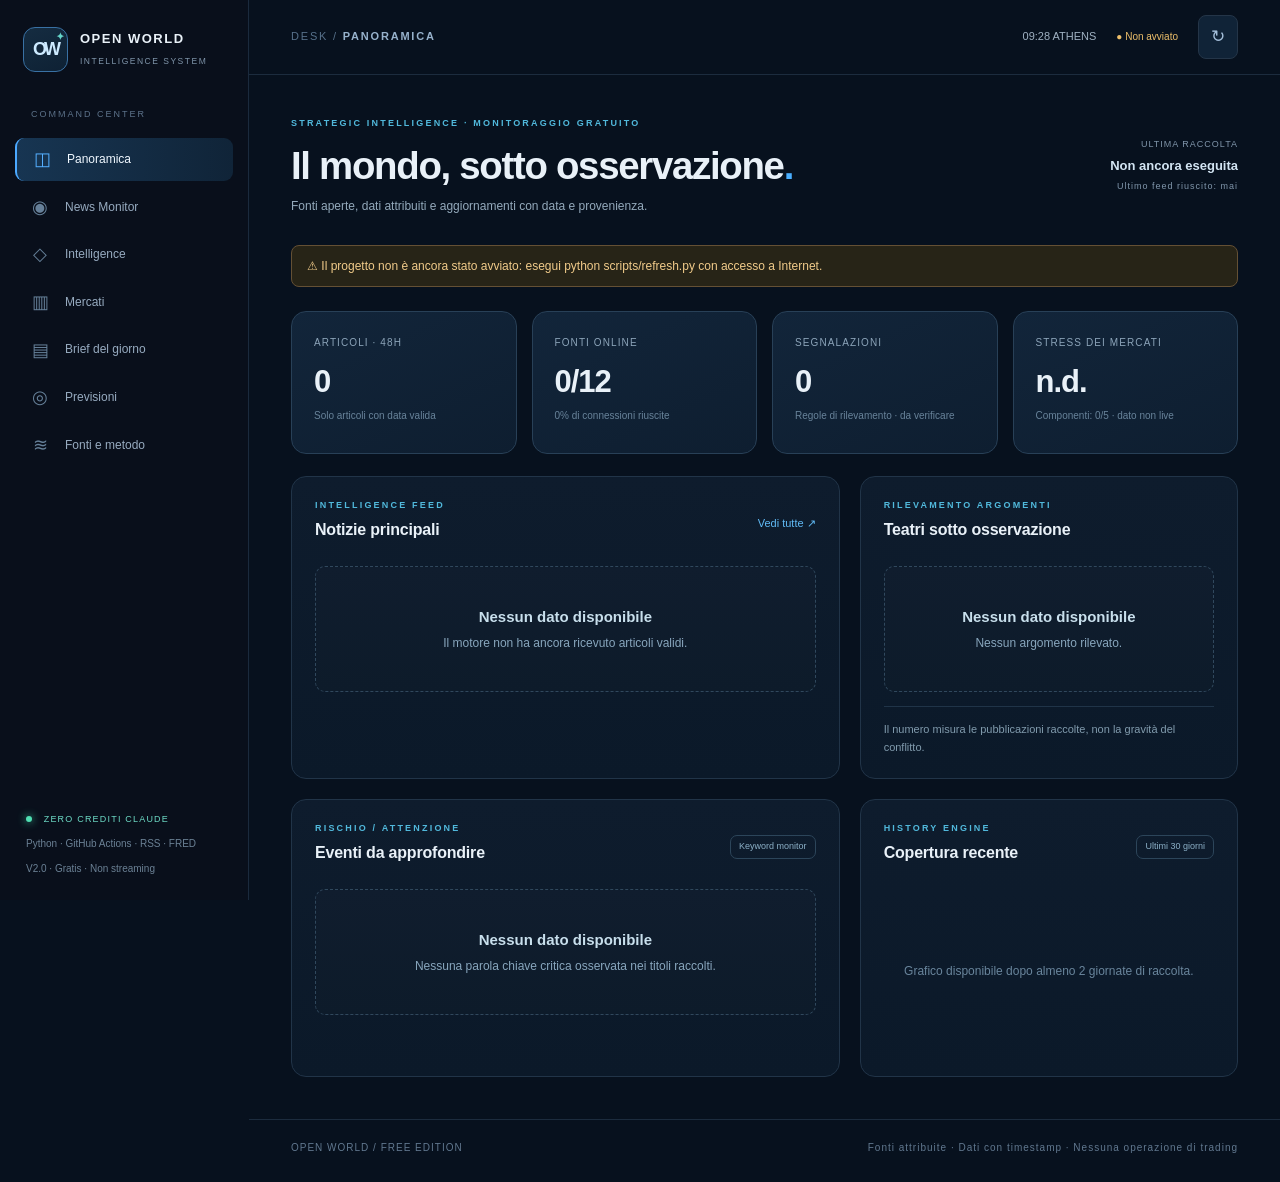
==== site/index.html @ 887a66fb "Importa OPEN WORLD Intelligence Free Edition" ====
<!doctype html>
<html lang="it">
<head>
<meta charset="utf-8"><meta name="viewport" content="width=device-width, initial-scale=1, viewport-fit=cover">
<meta name="theme-color" content="#07121e"><meta name="description" content="OPEN WORLD · Free Intelligence Desk: fonti, mercati ritardati, storico, previsioni verificabili.">
<title>OPEN WORLD — Intelligence Desk 2.0</title>
<link rel="stylesheet" href="./styles.css">
</head>
<body>
<div class="app-shell">
  <aside class="sidebar">
    <div class="brand"><div class="brand-mark">OW<span>✦</span></div><div><strong>OPEN WORLD</strong><small>INTELLIGENCE SYSTEM</small></div></div>
    <div class="side-caption">COMMAND CENTER</div>
    <nav id="navigation" aria-label="Navigazione principale">
      <button class="nav-item active" data-page="overview"><span>◫</span> Panoramica</button>
      <button class="nav-item" data-page="news"><span>◉</span> News Monitor</button>
      <button class="nav-item" data-page="intelligence"><span>◇</span> Intelligence</button>
      <button class="nav-item" data-page="markets"><span>▥</span> Mercati</button>
      <button class="nav-item" data-page="brief"><span>▤</span> Brief del giorno</button>
      <button class="nav-item" data-page="forecasts"><span>◎</span> Previsioni</button>
      <button class="nav-item" data-page="method"><span>≋</span> Fonti e metodo</button>
    </nav>
    <div class="side-bottom"><span class="tiny-pill"><span class="pulsedot"></span> ZERO CREDITI CLAUDE</span><small>Python · GitHub Actions · RSS · FRED</small><small>V2.0 · Gratis · Non streaming</small></div>
  </aside>
  <main class="main">
    <header class="topbar"><div class="crumb">DESK / <strong id="crumbName">PANORAMICA</strong></div><div class="top-right"><span id="athensClock" class="clock"></span><span id="runStatus" class="status-indicator">● Non avviato</span><button class="icon-btn" id="manualRefresh" title="Ricarica dati già pubblicati">↻</button></div></header>
    <section class="content">
      <div class="heading-row"><div><div class="eyebrow">STRATEGIC INTELLIGENCE · MONITORAGGIO GRATUITO</div><h1 id="pageTitle">Il mondo, sotto osservazione<span class="blue-dot">.</span></h1><p id="pageDescription">Fonti aperte, dati attribuiti e aggiornamenti con data e provenienza.</p></div><div class="update-box"><span>ULTIMA RACCOLTA</span><strong id="lastUpdate">Non ancora eseguita</strong><small id="lastSuccess">Nessun feed letto</small></div></div>
      <div id="warnings" class="warnings" role="status"></div>
      <div id="overview" class="page active">
        <div class="metrics">
          <div class="metric"><span>ARTICOLI · 48H</span><strong id="nArticles">—</strong><small>Solo articoli con data valida</small></div>
          <div class="metric"><span>FONTI ONLINE</span><strong id="nSources">—</strong><small id="sourcePct">Controllo connessione</small></div>
          <div class="metric"><span>SEGNALAZIONI</span><strong id="nAlerts">—</strong><small>Regole di rilevamento · da verificare</small></div>
          <div class="metric"><span>STRESS DEI MERCATI</span><strong id="nStress">n.d.</strong><small id="stressCoverage">Originale PASSO 3 · non live</small></div>
        </div>
        <div class="two-col">
          <section class="panel lead-panel"><div class="panel-head"><div><div class="eyebrow">INTELLIGENCE FEED</div><h2>Notizie principali</h2></div><button class="quiet-btn" data-goto="news">Vedi tutte ↗</button></div><div id="topNews"></div></section>
          <section class="panel"><div class="panel-head"><div><div class="eyebrow">RILEVAMENTO ARGOMENTI</div><h2>Teatri sotto osservazione</h2></div></div><div id="topicPanel"></div><div class="panel-note">Il numero misura le pubblicazioni raccolte, non la gravità del conflitto.</div></section>
        </div>
        <div class="two-col lower">
          <section class="panel"><div class="panel-head"><div><div class="eyebrow">RISCHIO / ATTENZIONE</div><h2>Eventi da approfondire</h2></div><span class="outlined">Keyword monitor</span></div><div id="alertPanel"></div></section>
          <section class="panel"><div class="panel-head"><div><div class="eyebrow">HISTORY ENGINE</div><h2>Copertura recente</h2></div><span class="outlined">Ultimi 30 giorni</span></div><div id="historyChart"></div></section>
        </div>
      </div>
      <div id="news" class="page"><div class="panel filter-panel"><label for="newsSearch">Cerca notizie</label><input id="newsSearch" type="search" placeholder="Parola, evento o fonte..." autocomplete="off"><label for="newsTopic">Categoria</label><select id="newsTopic"><option value="all">Tutte le categorie</option></select><label for="newsHours">Periodo</label><select id="newsHours"><option value="48">48 ore</option><option value="24">24 ore</option><option value="12">12 ore</option><option value="6">6 ore</option></select></div><p class="explain">I titoli sono dei rispettivi editori e possono contenere dichiarazioni di parte. Apri la fonte per verificare il testo completo.</p><div id="allNews" class="news-grid"></div></div>
      <div id="intelligence" class="page"><div class="panel"><div class="panel-head"><div><div class="eyebrow">CORROBORAZIONE LIMITATA</div><h2>Copertura multi-fonte</h2></div></div><p class="explain">Questi gruppi condividono termini nei titoli pubblicati da editori diversi. <strong>Non dimostrano la verità del fatto né l'indipendenza della loro origine.</strong></p><div id="clusterPanel"></div></div><div class="panel lower"><div class="panel-head"><h2>Mappa dei rischi — indicatori verificabili</h2></div><div id="riskPanel" class="risk-grid"></div></div></div>
      <div id="markets" class="page"><div class="panel"><div class="panel-head"><div><div class="eyebrow">MACRO DATA · FRED</div><h2>Mercati e dati ritardati</h2></div><span class="outlined">Nessun prezzo in streaming</span></div><p class="explain">FRED pubblica osservazioni storiche, non quotazioni negoziabili in tempo reale. La data dell'osservazione è sempre indicata. «n.d.» significa fonte non disponibile.</p><div class="table-scroll"><table><thead><tr><th>Strumento</th><th>Ultimo dato</th><th>Variazione</th><th>Data osservazione</th><th>Origine</th></tr></thead><tbody id="marketTable"></tbody></table></div></div></div>
      <div id="brief" class="page"><div class="panel"><div class="panel-head"><div><div class="eyebrow">08:50 · EUROPE/ATHENS</div><h2>Briefing quotidiano</h2></div><a id="briefDownload" class="quiet-btn" download hidden>Apri .md ↗</a></div><p class="explain">Il briefing gratuito è una rassegna basata su titoli e fonti. Non simula un analista AI che formula scenari, probabilità o relazioni causali senza prove.</p><div id="briefBody"></div><div id="localAIPanel"></div></div></div>
      <div id="forecasts" class="page"><div class="metrics"><div class="metric"><span>PREVISIONI APERTE</span><strong id="fcOpen">0</strong><small>Registro esplicito</small></div><div class="metric"><span>PREVISIONI VALUTATE</span><strong id="fcScored">0</strong><small>Esiti confermati / smentiti</small></div><div class="metric"><span>BRIER SCORE</span><strong id="fcBrier">n.d.</strong><small>0 perfetto · 0,25 indifferente</small></div></div><div class="panel"><div class="panel-head"><h2>Registro immutabile</h2></div><p class="explain">Nessuna previsione numerica generata automaticamente. Si aggiungono manualmente eventi definiti con probabilità, scadenza, criterio ed esito documentato. Le revisioni non alterano la probabilità originale.</p><div id="forecastPanel"></div></div></div>
      <div id="method" class="page"><div class="panel"><div class="panel-head"><h2>Stato reale dei connettori</h2></div><div id="sourceTable"></div></div><div class="panel lower prose"><h2>Cosa fanno gli agenti</h2><p><b>1. Ingestione:</b> recupero RSS/Atom da emittenti e istituzioni. <b>2. Macro:</b> CSV pubblici FRED senza API key, ritardati. <b>3. Classificazione:</b> regole testuali e ranking ispezionabili. <b>4. Verifica metadati:</b> controllo della data, della fonte e degli argomenti sovrapposti; <em>non fact checking del contenuto dell'articolo</em>. <b>5. Briefing:</b> rassegna giornaliera automatica con link e limiti espliciti. <b>6. Registro:</b> previsioni con storico append-only e Brier.</p><p>Per un'intelligenza artificiale generativa offline, si può collegare opzionalmente Ollama sul proprio computer: senza computer acceso il sistema gratuito nel cloud mantiene soltanto la pipeline deterministica.</p><h3>Interpretazione responsabile</h3><p>Non vengono inventati dati macro, ore di pubblicazione, scenari o correlazioni economiche. Le citazioni attribuiscono la pubblicazione a una fonte; non sono una garanzia di veridicità. Nessun consiglio di acquisto o vendita.</p></div></div>
    </section>
    <footer>OPEN WORLD / FREE EDITION <span>Fonti attribuite · Dati con timestamp · Nessuna operazione di trading</span></footer>
  </main>
</div>
<script src="./app.js" defer></script>
</body></html>
---- site/styles.css ----
:root{--bg:#07111e;--sidebar:#090f1b;--panel:#0d1b2b;--panel2:#102135;--stroke:#243548;--dim:#8096ab;--ink:#e9f1f8;--blue:#4ba8ff;--teal:#36c5ac;--gold:#edbf6a;--red:#e8897e;--radius:15px}*{box-sizing:border-box}html{scroll-behavior:smooth}body{margin:0;background:var(--bg);color:var(--ink);font:14px/1.55 Inter,-apple-system,BlinkMacSystemFont,"Segoe UI",Arial,sans-serif;-webkit-font-smoothing:antialiased}button,input,select{font:inherit}button{cursor:pointer}a{color:inherit;text-decoration:none}a:hover{color:#70c3ff}.app-shell{display:flex;min-height:100vh}.sidebar{width:249px;background:var(--sidebar);border-right:1px solid #1b2a3d;padding:27px 15px 24px;display:flex;flex-direction:column;position:sticky;top:0;height:100vh;flex-shrink:0}.brand{display:flex;align-items:center;gap:12px;padding:0 8px 36px}.brand-mark{width:45px;height:45px;border:1px solid #3971a4;border-radius:12px;background:linear-gradient(155deg,#152c41,#0e2134);display:flex;align-items:center;justify-content:center;font-size:18px;font-weight:900;letter-spacing:-3px;color:#cdeaff;position:relative}.brand-mark span{position:absolute;right:6px;top:1px;font-size:10px;color:#66d6cb}.brand strong{font-size:13px;letter-spacing:1.5px;display:block}.brand small{font-size:8.5px;letter-spacing:1.5px;color:var(--dim)}.side-caption{font-size:9px;color:#5d738b;letter-spacing:2px;padding:0 16px;margin-bottom:16px}.nav-item{width:100%;padding:12px 14px;display:flex;align-items:center;gap:14px;text-align:left;border:0;border-radius:9px;color:#97abc0;background:transparent;margin-bottom:5px;font-size:12px;transition:.2s}.nav-item span{font-size:18px;line-height:1;width:22px;color:#668099;text-align:center}.nav-item:hover,.nav-item.active{background:linear-gradient(90deg,#173552,#102438);color:#f0f8ff}.nav-item.active{border-left:2px solid var(--blue)}.nav-item.active span{color:#55afff}.side-bottom{margin-top:auto;display:flex;flex-direction:column;gap:9px;padding:0 11px}.side-bottom small{color:#6b8195;font-size:10px}.tiny-pill{font-size:9px;color:#6ddbc6;letter-spacing:1.2px}.pulsedot{display:inline-block;width:6px;height:6px;border-radius:50%;background:#50dfb2;margin-right:8px;box-shadow:0 0 9px #40d6a8}.main{flex:1;min-width:0}.topbar{height:75px;border-bottom:1px solid #1c2c3e;display:flex;justify-content:space-between;align-items:center;padding:0 42px}.crumb{font-size:11px;color:#57718b;letter-spacing:1.8px}.crumb strong{color:#97b2cc}.top-right{display:flex;align-items:center;gap:20px}.clock{font-size:11px;color:#a0b2c3;font-variant-numeric:tabular-nums}.status-indicator{font-size:10px;color:#87a5bc}.status-indicator.good{color:#59ddb9}.status-indicator.warn{color:var(--gold)}.icon-btn{border:1px solid var(--stroke);color:#a4bfda;background:#102337;padding:8px 12px;border-radius:8px;font-size:17px}.content{padding:42px;max-width:1660px;margin:auto}.heading-row{display:flex;justify-content:space-between;align-items:center;gap:24px;margin-bottom:29px}.eyebrow{font-size:9px;letter-spacing:2.2px;color:#51b9dc;font-weight:750}h1{font-size:clamp(27px,3vw,40px);line-height:1.18;letter-spacing:-1.3px;margin:12px 0 9px;font-weight:650}h2{font-size:16px;font-weight:650;letter-spacing:-.2px;margin:5px 0}h3{font-size:14px}p{margin:8px 0 0;color:#94aabc}.heading-row p{font-size:12px}.blue-dot{color:#4aafff}.update-box{min-width:186px;text-align:right}.update-box span,.update-box small{color:var(--dim);font-size:9px;letter-spacing:1px;display:block}.update-box strong{display:block;font-size:13px;color:#d3e5f3;margin:4px 0}.warnings:empty{display:none}.warnings{margin-bottom:24px;display:grid;gap:8px}.notice{font-size:12px;padding:11px 15px;border:1px solid #645034;color:#f1cb8a;background:#272417;border-radius:8px}.page{display:none}.page.active{display:block}.metrics{display:grid;grid-template-columns:repeat(4,minmax(0,1fr));gap:15px;margin-bottom:22px}.metric{background:linear-gradient(155deg,#12253a,#0e1e30);border:1px solid #284057;border-radius:var(--radius);padding:23px 22px;min-height:143px}.metric>span{display:block;font-size:10px;color:#8ca4b9;letter-spacing:1.1px;margin-bottom:12px}.metric strong{font-size:31px;line-height:1.2;font-weight:650;letter-spacing:-1px;font-variant-numeric:tabular-nums}.metric small{display:block;color:#68839a;font-size:10px;margin-top:8px}.two-col{display:grid;grid-template-columns:minmax(0,1.45fr) minmax(295px,1fr);gap:20px}.two-col.lower{margin-top:20px}.panel{background:linear-gradient(180deg,#0e1c2d,#0b1929);border:1px solid #213448;border-radius:var(--radius);padding:22px 23px;min-width:0}.panel.lower{margin-top:20px}.panel-head{display:flex;justify-content:space-between;gap:12px;align-items:center;margin-bottom:18px}.quiet-btn{background:transparent;border:0;color:#61bbf6;font-size:11px;padding:4px 0}.outlined{border:1px solid #2c455a;border-radius:7px;color:#8cb0c7;font-size:9px;padding:4px 8px;white-space:nowrap}.story{padding:15px 0;border-bottom:1px solid #1e3247}.story:last-child{border-bottom:0;padding-bottom:0}.story:first-child{padding-top:0}.story-title{display:block;font-weight:620;color:#e2ecf5;font-size:13px;line-height:1.5}.story-title:hover{color:#69c0ff}.story-meta{display:flex;gap:12px;flex-wrap:wrap;color:#718ba2;font-size:10px;margin-top:8px}.category-tag{color:#5ec8c1;font-size:9px;letter-spacing:.3px}.story-summary{margin:8px 0 0;color:#91a5b9;font-size:12px;line-height:1.6}.topic-row{display:flex;justify-content:space-between;gap:14px;padding:11px 0;border-bottom:1px solid #203348}.topic-row:last-child{border-bottom:0}.topic-name{font-size:12px;color:#b8cfe0}.topic-count{font-size:11px;color:#65baf0;font-variant-numeric:tabular-nums}.track{height:4px;background:#19344d;border-radius:100px;overflow:hidden;margin-top:9px}.bar{height:100%;background:linear-gradient(90deg,#3376d5,#43d1b3);border-radius:100px}.panel-note,.explain{color:#819bad;font-size:11px;line-height:1.65}.panel-note{border-top:1px solid #203448;padding-top:13px;margin-top:14px}.alert-card{border-left:2px solid #dba06a;padding:9px 0 9px 13px;margin:12px 0;background:linear-gradient(90deg,#312b26aa,transparent)}.alert-card a{font-size:12px}.alert-card small{color:var(--gold);display:block;font-size:10px;margin-top:6px}.spark-empty{height:165px;display:flex;align-items:center;justify-content:center;color:#69859c;font-size:12px}.hist-viz{width:100%;height:auto;display:block;max-height:160px}.hist-legend{color:#66859d;font-size:10px;margin-top:9px}.filter-panel{display:flex;flex-wrap:wrap;gap:12px;align-items:center;margin-bottom:16px}.filter-panel label{font-size:11px;color:#9cb4c9}.filter-panel input,.filter-panel select{background:#0a1727;color:#d7e9f8;padding:11px 13px;border:1px solid #2c435a;border-radius:8px;outline:none;min-width:140px}.filter-panel input{flex:1;min-width:185px}.news-grid{display:grid;grid-template-columns:repeat(2,minmax(0,1fr));gap:14px;margin-top:20px}.news-grid .story{background:var(--panel);border:1px solid #24374e;border-radius:12px;padding:19px}.news-grid .story:first-child{padding:19px}.news-grid .story:last-child{padding:19px}.risk-grid{display:grid;grid-template-columns:repeat(4,minmax(0,1fr));gap:13px}.risk-item{border:1px solid #2b4155;padding:14px;border-radius:10px}.risk-item .score{font-size:29px;font-weight:700;color:#d7e9fa;margin-top:5px}.risk-item .explain{font-size:10px}.cluster{border-bottom:1px solid #233a50;padding:13px 0}.cluster:last-child{border:0}.cluster h3{margin:0 0 6px}.cluster small{color:#7b9eb4}.cluster .source-bubbles{display:flex;flex-wrap:wrap;gap:6px;margin-top:8px}.source-bubbles span{border:1px solid #26516b;border-radius:40px;padding:3px 8px;color:#78c8d5;font-size:10px}.table-scroll{width:100%;overflow-x:auto}table{border-collapse:collapse;width:100%;min-width:760px;text-align:left}th{color:#6f91ae;font-size:10px;text-transform:uppercase;letter-spacing:.5px;padding:13px 10px;border-bottom:1px solid #355069}td{padding:16px 10px;border-bottom:1px solid #20354a;font-size:12px;color:#bcd3e6}td a{color:#67bdf5}td .muted{color:#7c92a8;font-size:10px}.up{color:#4ed3a8}.down{color:#ed958f}.stale{color:var(--gold)}.brief-section{padding:12px 0;border-bottom:1px solid #21394c}.brief-section h3{color:#cfdfec;font-size:14px}.brief-section ul{padding-left:17px}.brief-section li{margin:6px 0;color:#afc2d2;font-size:12px}.prose{line-height:1.85;color:#aabecf}.prose p{line-height:1.9}.source-status{padding:8px 0;border-bottom:1px solid #21374c;display:flex;justify-content:space-between;gap:15px}.source-status strong{font-size:12px;font-weight:540}.source-status small{color:#8ea7bd}.empty{padding:38px 20px;color:#88a6bd;background:linear-gradient(180deg,#101d2e,#0d1b2a);border:1px dashed #30485d;border-radius:10px;text-align:center;font-size:12px}.empty strong{display:block;color:#c8dfec;font-size:15px;margin-bottom:6px}footer{display:flex;justify-content:space-between;gap:25px;color:#61788f;border-top:1px solid #1c2c3e;padding:20px 42px 26px;font-size:10px;letter-spacing:1px}.lower .panel-note{margin-top:18px}@media(max-width:1100px){.sidebar{width:205px}.content{padding:27px}.topbar{padding:0 27px}.metrics{grid-template-columns:repeat(2,1fr)}}@media(max-width:760px){.app-shell{display:block}.sidebar{position:static;height:auto;width:100%;padding:13px 17px;border-right:0;border-bottom:1px solid #1b3346}.brand{padding:0 0 8px}.brand-mark{width:38px;height:38px}.side-caption,.side-bottom{display:none}.sidebar nav{display:flex;overflow-x:auto;gap:6px;padding:6px 0;scrollbar-width:thin}.nav-item{flex:0 0 auto;font-size:11px;white-space:nowrap;margin:0;padding:9px 11px}.nav-item span{display:none}.topbar{height:52px;padding:0 17px}.top-right{gap:10px}.clock{display:none}.content{padding:22px 15px}.heading-row{align-items:flex-start;flex-direction:column}.update-box{text-align:left;min-width:0}.two-col{grid-template-columns:1fr}.two-col.lower{margin-top:16px}.metrics{gap:10px}.metric{min-height:122px;padding:16px 14px}.metric strong{font-size:26px}.metric>span{font-size:9px}.metric small{font-size:9px}.panel{padding:18px 16px}.news-grid{grid-template-columns:1fr}.risk-grid{grid-template-columns:repeat(2,minmax(0,1fr))}footer{padding:20px 17px;display:block}footer span{display:block;margin-top:7px}}@media(max-width:350px){.metrics,.risk-grid{grid-template-columns:1fr}}:focus-visible{outline:2px solid #53b4f5;outline-offset:3px}
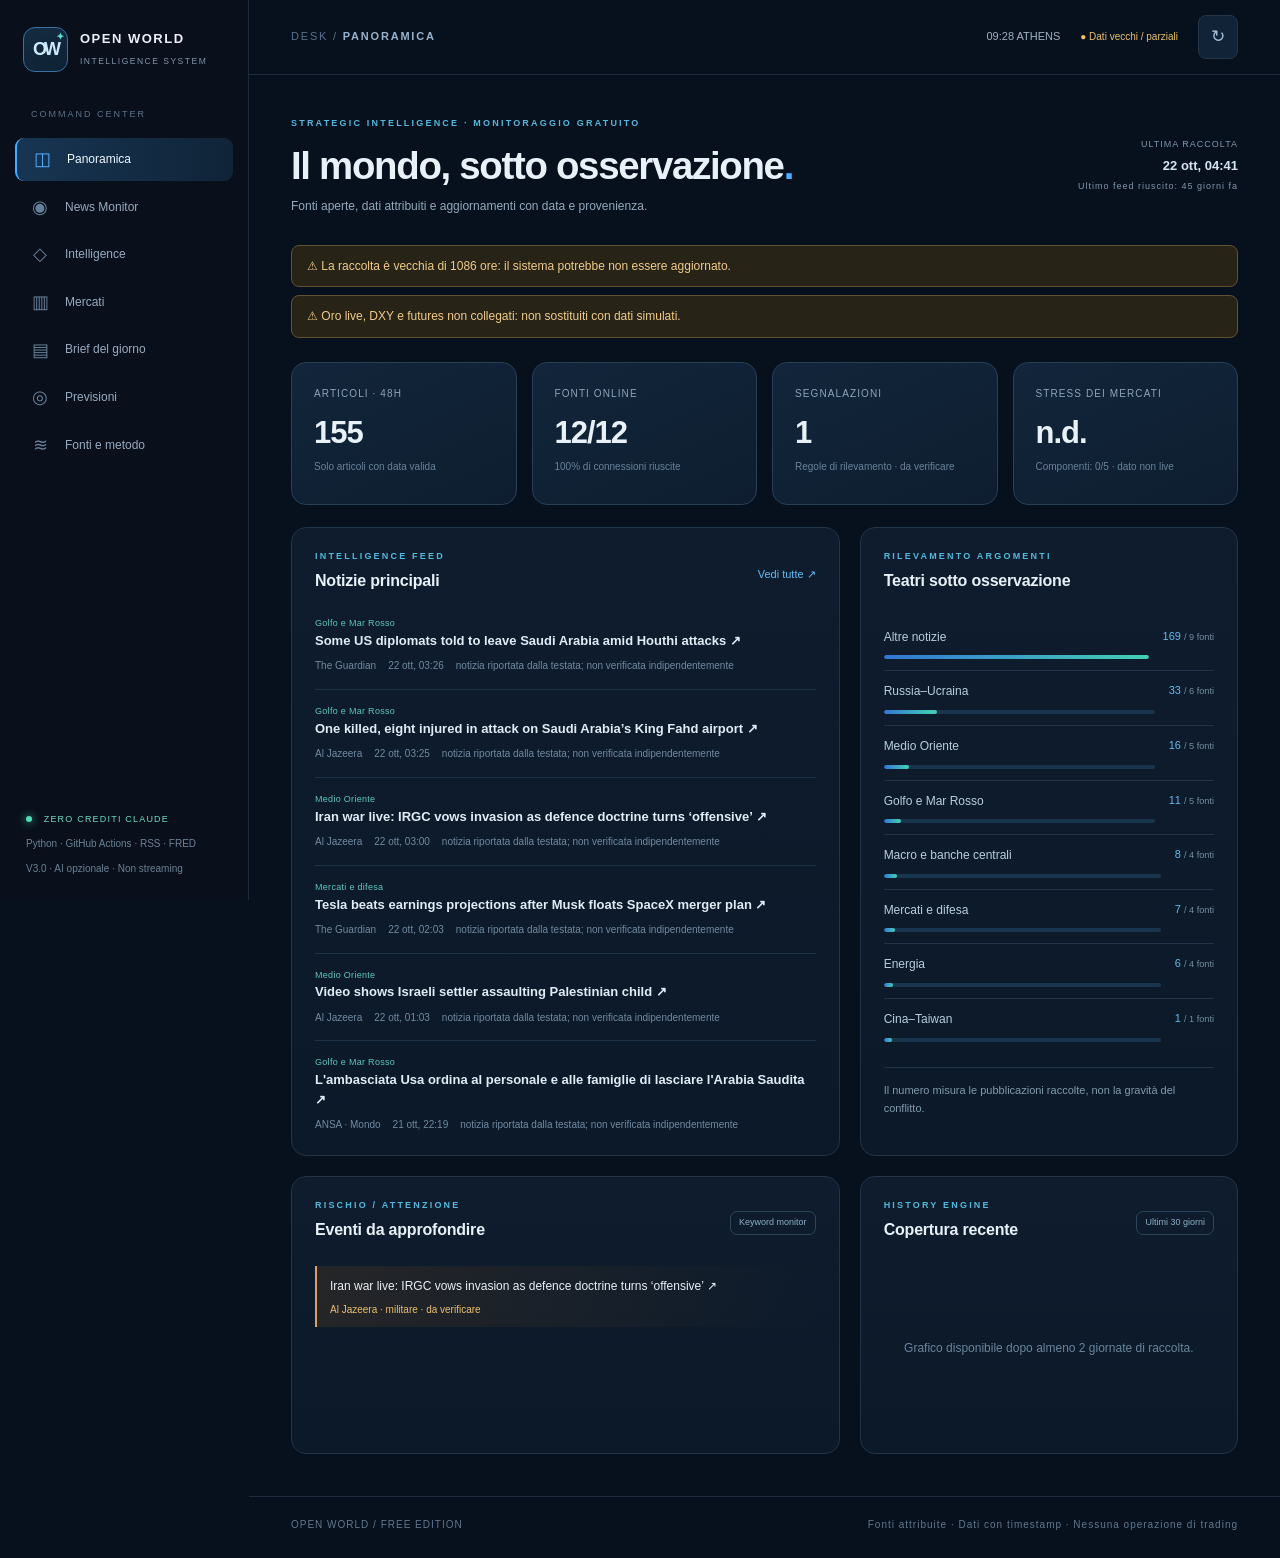
==== commit 47162aa6: "Dashboard: pannello agenti AI e briefing narrativo italiano" ====
--- a/site/index.html
+++ b/site/index.html
@@ -3,7 +3,7 @@
 <head>
 <meta charset="utf-8"><meta name="viewport" content="width=device-width, initial-scale=1, viewport-fit=cover">
 <meta name="theme-color" content="#07121e"><meta name="description" content="OPEN WORLD · Free Intelligence Desk: fonti, mercati ritardati, storico, previsioni verificabili.">
-<title>OPEN WORLD — Intelligence Desk 2.0</title>
+<title>OPEN WORLD — Intelligence Desk 3.0</title>
 <link rel="stylesheet" href="./styles.css">
 </head>
 <body>
@@ -20,7 +20,7 @@
       <button class="nav-item" data-page="forecasts"><span>◎</span> Previsioni</button>
       <button class="nav-item" data-page="method"><span>≋</span> Fonti e metodo</button>
     </nav>
-    <div class="side-bottom"><span class="tiny-pill"><span class="pulsedot"></span> ZERO CREDITI CLAUDE</span><small>Python · GitHub Actions · RSS · FRED</small><small>V2.0 · Gratis · Non streaming</small></div>
+    <div class="side-bottom"><span class="tiny-pill"><span class="pulsedot"></span> ZERO CREDITI CLAUDE</span><small>Python · GitHub Actions · RSS · FRED</small><small>V3.0 · AI opzionale · Non streaming</small></div>
   </aside>
   <main class="main">
     <header class="topbar"><div class="crumb">DESK / <strong id="crumbName">PANORAMICA</strong></div><div class="top-right"><span id="athensClock" class="clock"></span><span id="runStatus" class="status-indicator">● Non avviato</span><button class="icon-btn" id="manualRefresh" title="Ricarica dati già pubblicati">↻</button></div></header>
@@ -44,9 +44,9 @@
         </div>
       </div>
       <div id="news" class="page"><div class="panel filter-panel"><label for="newsSearch">Cerca notizie</label><input id="newsSearch" type="search" placeholder="Parola, evento o fonte..." autocomplete="off"><label for="newsTopic">Categoria</label><select id="newsTopic"><option value="all">Tutte le categorie</option></select><label for="newsHours">Periodo</label><select id="newsHours"><option value="48">48 ore</option><option value="24">24 ore</option><option value="12">12 ore</option><option value="6">6 ore</option></select></div><p class="explain">I titoli sono dei rispettivi editori e possono contenere dichiarazioni di parte. Apri la fonte per verificare il testo completo.</p><div id="allNews" class="news-grid"></div></div>
-      <div id="intelligence" class="page"><div class="panel"><div class="panel-head"><div><div class="eyebrow">CORROBORAZIONE LIMITATA</div><h2>Copertura multi-fonte</h2></div></div><p class="explain">Questi gruppi condividono termini nei titoli pubblicati da editori diversi. <strong>Non dimostrano la verità del fatto né l'indipendenza della loro origine.</strong></p><div id="clusterPanel"></div></div><div class="panel lower"><div class="panel-head"><h2>Mappa dei rischi — indicatori verificabili</h2></div><div id="riskPanel" class="risk-grid"></div></div></div>
+      <div id="intelligence" class="page"><div class="panel"><div class="panel-head"><div><div class="eyebrow">OPEN WORLD 3.0 · AI MULTIAGENTE</div><h2>Analisti intelligenti</h2></div></div><div id="aiSpecialists" class="prose">Gli agenti non sono ancora configurati.</div></div><div class="panel lower"><div class="panel-head"><div><div class="eyebrow">CORROBORAZIONE LIMITATA</div><h2>Copertura multi-fonte</h2></div></div><p class="explain">Questi gruppi condividono termini nei titoli pubblicati da editori diversi. <strong>Non dimostrano la verità del fatto né l'indipendenza della loro origine.</strong></p><div id="clusterPanel"></div></div><div class="panel lower"><div class="panel-head"><h2>Mappa dei rischi — indicatori verificabili</h2></div><div id="riskPanel" class="risk-grid"></div></div></div>
       <div id="markets" class="page"><div class="panel"><div class="panel-head"><div><div class="eyebrow">MACRO DATA · FRED</div><h2>Mercati e dati ritardati</h2></div><span class="outlined">Nessun prezzo in streaming</span></div><p class="explain">FRED pubblica osservazioni storiche, non quotazioni negoziabili in tempo reale. La data dell'osservazione è sempre indicata. «n.d.» significa fonte non disponibile.</p><div class="table-scroll"><table><thead><tr><th>Strumento</th><th>Ultimo dato</th><th>Variazione</th><th>Data osservazione</th><th>Origine</th></tr></thead><tbody id="marketTable"></tbody></table></div></div></div>
-      <div id="brief" class="page"><div class="panel"><div class="panel-head"><div><div class="eyebrow">08:50 · EUROPE/ATHENS</div><h2>Briefing quotidiano</h2></div><a id="briefDownload" class="quiet-btn" download hidden>Apri .md ↗</a></div><p class="explain">Il briefing gratuito è una rassegna basata su titoli e fonti. Non simula un analista AI che formula scenari, probabilità o relazioni causali senza prove.</p><div id="briefBody"></div><div id="localAIPanel"></div></div></div>
+      <div id="brief" class="page"><div class="panel"><div class="panel-head"><div><div class="eyebrow">08:50 · EUROPE/ATHENS</div><h2>Briefing quotidiano</h2></div><a id="briefDownload" class="quiet-btn" download hidden>Apri .md ↗</a></div><p class="explain">Con l’AI configurata, il Capo desk produce spiegazioni e analisi in italiano. Tutte le conclusioni devono essere controllate rispetto alle fonti citate.</p><div id="briefBody"></div><div id="localAIPanel"></div></div></div>
       <div id="forecasts" class="page"><div class="metrics"><div class="metric"><span>PREVISIONI APERTE</span><strong id="fcOpen">0</strong><small>Registro esplicito</small></div><div class="metric"><span>PREVISIONI VALUTATE</span><strong id="fcScored">0</strong><small>Esiti confermati / smentiti</small></div><div class="metric"><span>BRIER SCORE</span><strong id="fcBrier">n.d.</strong><small>0 perfetto · 0,25 indifferente</small></div></div><div class="panel"><div class="panel-head"><h2>Registro immutabile</h2></div><p class="explain">Nessuna previsione numerica generata automaticamente. Si aggiungono manualmente eventi definiti con probabilità, scadenza, criterio ed esito documentato. Le revisioni non alterano la probabilità originale.</p><div id="forecastPanel"></div></div></div>
       <div id="method" class="page"><div class="panel"><div class="panel-head"><h2>Stato reale dei connettori</h2></div><div id="sourceTable"></div></div><div class="panel lower prose"><h2>Cosa fanno gli agenti</h2><p><b>1. Ingestione:</b> recupero RSS/Atom da emittenti e istituzioni. <b>2. Macro:</b> CSV pubblici FRED senza API key, ritardati. <b>3. Classificazione:</b> regole testuali e ranking ispezionabili. <b>4. Verifica metadati:</b> controllo della data, della fonte e degli argomenti sovrapposti; <em>non fact checking del contenuto dell'articolo</em>. <b>5. Briefing:</b> rassegna giornaliera automatica con link e limiti espliciti. <b>6. Registro:</b> previsioni con storico append-only e Brier.</p><p>Per un'intelligenza artificiale generativa offline, si può collegare opzionalmente Ollama sul proprio computer: senza computer acceso il sistema gratuito nel cloud mantiene soltanto la pipeline deterministica.</p><h3>Interpretazione responsabile</h3><p>Non vengono inventati dati macro, ore di pubblicazione, scenari o correlazioni economiche. Le citazioni attribuiscono la pubblicazione a una fonte; non sono una garanzia di veridicità. Nessun consiglio di acquisto o vendita.</p></div></div>
     </section>
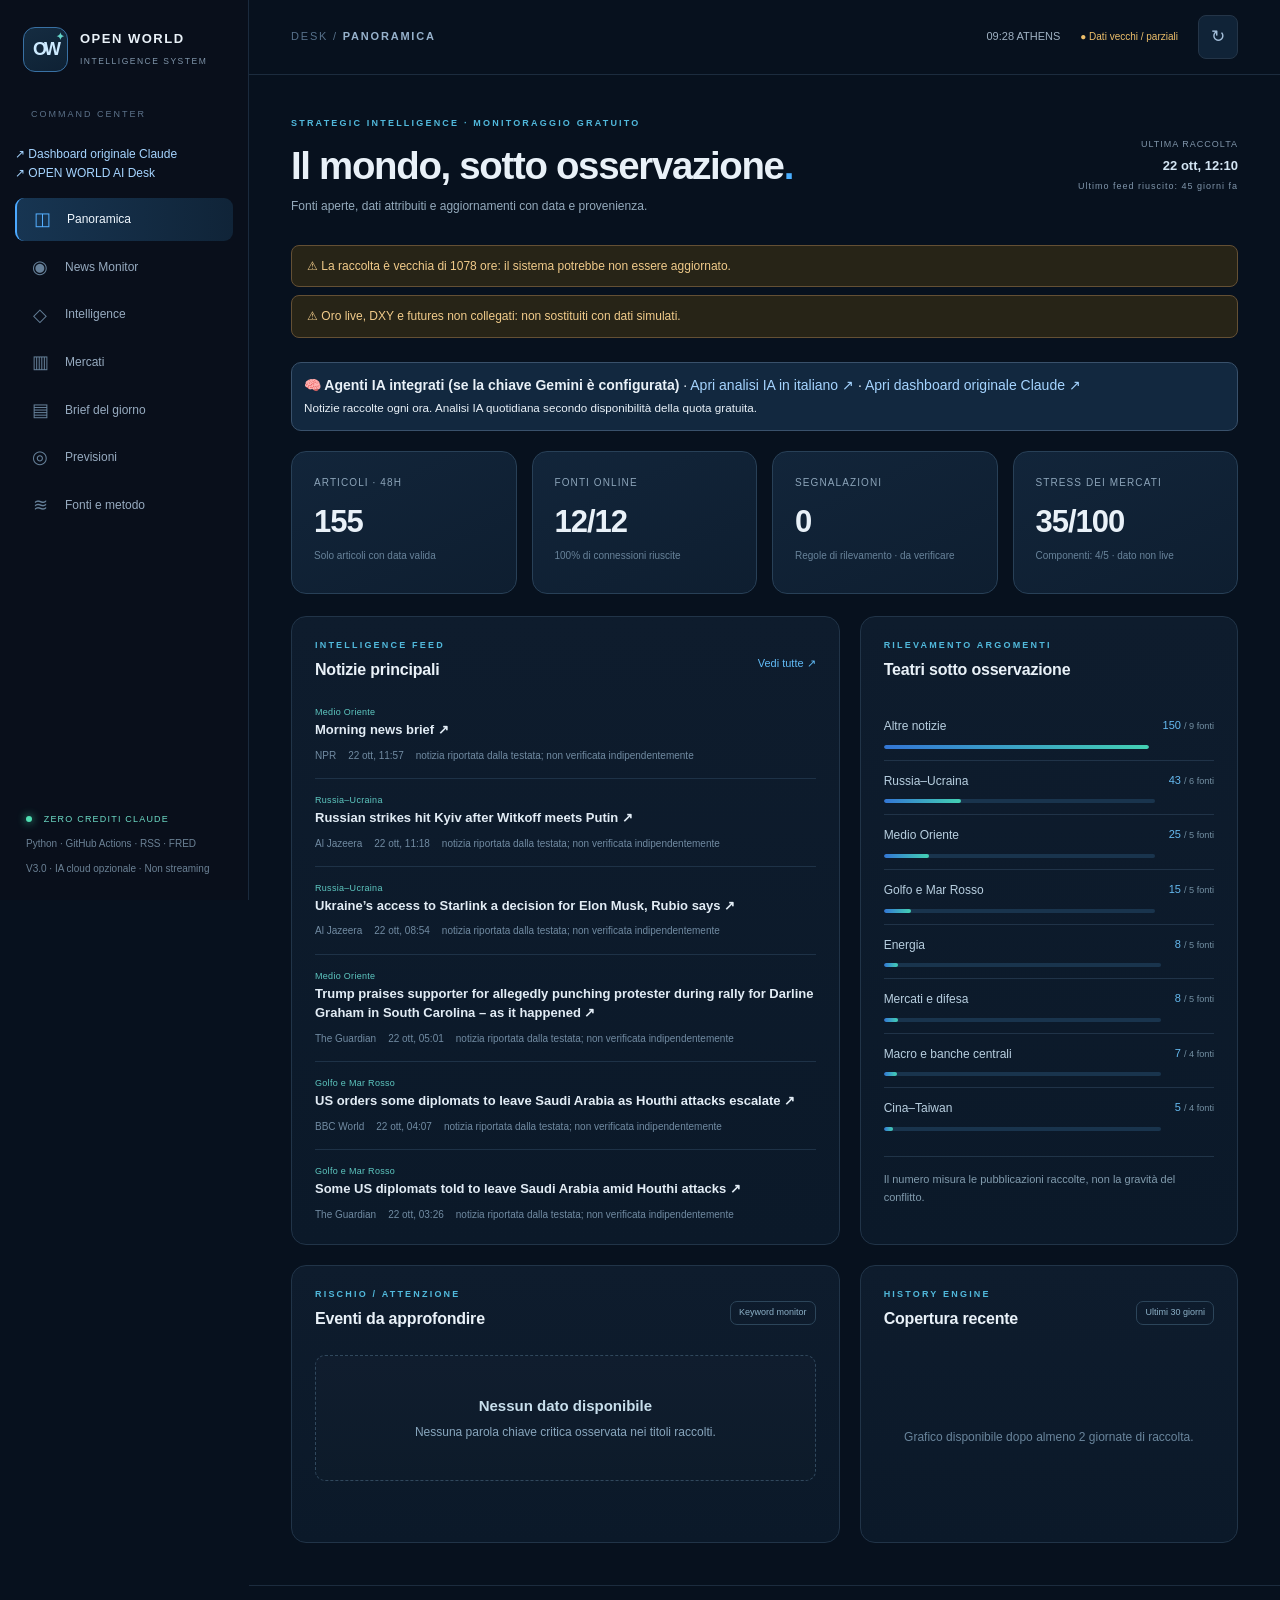
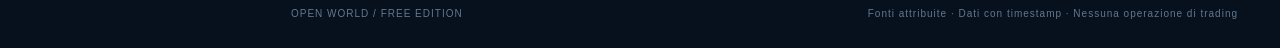
==== commit 58844883: "IMPORT: OPEN WORLD 3.0 + originale + Gemini agents" ====
--- a/site/index.html
+++ b/site/index.html
@@ -10,7 +10,7 @@
 <div class="app-shell">
   <aside class="sidebar">
     <div class="brand"><div class="brand-mark">OW<span>✦</span></div><div><strong>OPEN WORLD</strong><small>INTELLIGENCE SYSTEM</small></div></div>
-    <div class="side-caption">COMMAND CENTER</div>
+    <div class="side-caption">COMMAND CENTER</div><p style="margin:7px 0 16px;font-size:12px"><a style="color:#a5d4ff" href="./original/">↗ Dashboard originale Claude</a><br><a style="color:#a5d4ff" href="./ai/">↗ OPEN WORLD AI Desk</a></p>
     <nav id="navigation" aria-label="Navigazione principale">
       <button class="nav-item active" data-page="overview"><span>◫</span> Panoramica</button>
       <button class="nav-item" data-page="news"><span>◉</span> News Monitor</button>
@@ -20,13 +20,13 @@
       <button class="nav-item" data-page="forecasts"><span>◎</span> Previsioni</button>
       <button class="nav-item" data-page="method"><span>≋</span> Fonti e metodo</button>
     </nav>
-    <div class="side-bottom"><span class="tiny-pill"><span class="pulsedot"></span> ZERO CREDITI CLAUDE</span><small>Python · GitHub Actions · RSS · FRED</small><small>V3.0 · AI opzionale · Non streaming</small></div>
+    <div class="side-bottom"><span class="tiny-pill"><span class="pulsedot"></span> ZERO CREDITI CLAUDE</span><small>Python · GitHub Actions · RSS · FRED</small><small>V3.0 · IA cloud opzionale · Non streaming</small></div>
   </aside>
   <main class="main">
     <header class="topbar"><div class="crumb">DESK / <strong id="crumbName">PANORAMICA</strong></div><div class="top-right"><span id="athensClock" class="clock"></span><span id="runStatus" class="status-indicator">● Non avviato</span><button class="icon-btn" id="manualRefresh" title="Ricarica dati già pubblicati">↻</button></div></header>
     <section class="content">
       <div class="heading-row"><div><div class="eyebrow">STRATEGIC INTELLIGENCE · MONITORAGGIO GRATUITO</div><h1 id="pageTitle">Il mondo, sotto osservazione<span class="blue-dot">.</span></h1><p id="pageDescription">Fonti aperte, dati attribuiti e aggiornamenti con data e provenienza.</p></div><div class="update-box"><span>ULTIMA RACCOLTA</span><strong id="lastUpdate">Non ancora eseguita</strong><small id="lastSuccess">Nessun feed letto</small></div></div>
-      <div id="warnings" class="warnings" role="status"></div>
+      <div id="warnings" class="warnings" role="status"></div><div style="padding:12px;border:1px solid #39516b;border-radius:10px;margin:10px 0 20px;background:#12283f"><b>🧠 Agenti IA integrati (se la chiave Gemini è configurata)</b> · <a style="color:#a5d4ff" href="./ai/">Apri analisi IA in italiano ↗</a> · <a style="color:#a5d4ff" href="./original/">Apri dashboard originale Claude ↗</a><br><small>Notizie raccolte ogni ora. Analisi IA quotidiana secondo disponibilità della quota gratuita.</small></div>
       <div id="overview" class="page active">
         <div class="metrics">
           <div class="metric"><span>ARTICOLI · 48H</span><strong id="nArticles">—</strong><small>Solo articoli con data valida</small></div>
@@ -44,11 +44,11 @@
         </div>
       </div>
       <div id="news" class="page"><div class="panel filter-panel"><label for="newsSearch">Cerca notizie</label><input id="newsSearch" type="search" placeholder="Parola, evento o fonte..." autocomplete="off"><label for="newsTopic">Categoria</label><select id="newsTopic"><option value="all">Tutte le categorie</option></select><label for="newsHours">Periodo</label><select id="newsHours"><option value="48">48 ore</option><option value="24">24 ore</option><option value="12">12 ore</option><option value="6">6 ore</option></select></div><p class="explain">I titoli sono dei rispettivi editori e possono contenere dichiarazioni di parte. Apri la fonte per verificare il testo completo.</p><div id="allNews" class="news-grid"></div></div>
-      <div id="intelligence" class="page"><div class="panel"><div class="panel-head"><div><div class="eyebrow">OPEN WORLD 3.0 · AI MULTIAGENTE</div><h2>Analisti intelligenti</h2></div></div><div id="aiSpecialists" class="prose">Gli agenti non sono ancora configurati.</div></div><div class="panel lower"><div class="panel-head"><div><div class="eyebrow">CORROBORAZIONE LIMITATA</div><h2>Copertura multi-fonte</h2></div></div><p class="explain">Questi gruppi condividono termini nei titoli pubblicati da editori diversi. <strong>Non dimostrano la verità del fatto né l'indipendenza della loro origine.</strong></p><div id="clusterPanel"></div></div><div class="panel lower"><div class="panel-head"><h2>Mappa dei rischi — indicatori verificabili</h2></div><div id="riskPanel" class="risk-grid"></div></div></div>
+      <div id="intelligence" class="page"><div class="panel"><div class="panel-head"><div><div class="eyebrow">CORROBORAZIONE LIMITATA</div><h2>Copertura multi-fonte</h2></div></div><p class="explain">Questi gruppi condividono termini nei titoli pubblicati da editori diversi. <strong>Non dimostrano la verità del fatto né l'indipendenza della loro origine.</strong></p><div id="clusterPanel"></div></div><div class="panel lower"><div class="panel-head"><h2>Mappa dei rischi — indicatori verificabili</h2></div><div id="riskPanel" class="risk-grid"></div></div></div>
       <div id="markets" class="page"><div class="panel"><div class="panel-head"><div><div class="eyebrow">MACRO DATA · FRED</div><h2>Mercati e dati ritardati</h2></div><span class="outlined">Nessun prezzo in streaming</span></div><p class="explain">FRED pubblica osservazioni storiche, non quotazioni negoziabili in tempo reale. La data dell'osservazione è sempre indicata. «n.d.» significa fonte non disponibile.</p><div class="table-scroll"><table><thead><tr><th>Strumento</th><th>Ultimo dato</th><th>Variazione</th><th>Data osservazione</th><th>Origine</th></tr></thead><tbody id="marketTable"></tbody></table></div></div></div>
-      <div id="brief" class="page"><div class="panel"><div class="panel-head"><div><div class="eyebrow">08:50 · EUROPE/ATHENS</div><h2>Briefing quotidiano</h2></div><a id="briefDownload" class="quiet-btn" download hidden>Apri .md ↗</a></div><p class="explain">Con l’AI configurata, il Capo desk produce spiegazioni e analisi in italiano. Tutte le conclusioni devono essere controllate rispetto alle fonti citate.</p><div id="briefBody"></div><div id="localAIPanel"></div></div></div>
+      <div id="brief" class="page"><div class="panel"><div class="panel-head"><div><div class="eyebrow">08:50 · EUROPE/ATHENS</div><h2>Briefing quotidiano</h2></div><a id="briefDownload" class="quiet-btn" download hidden>Apri .md ↗</a></div><p class="explain">Il briefing gratuito è una rassegna basata su titoli e fonti. Non simula un analista AI che formula scenari, probabilità o relazioni causali senza prove.</p><div id="briefBody"></div><div id="localAIPanel"></div></div></div>
       <div id="forecasts" class="page"><div class="metrics"><div class="metric"><span>PREVISIONI APERTE</span><strong id="fcOpen">0</strong><small>Registro esplicito</small></div><div class="metric"><span>PREVISIONI VALUTATE</span><strong id="fcScored">0</strong><small>Esiti confermati / smentiti</small></div><div class="metric"><span>BRIER SCORE</span><strong id="fcBrier">n.d.</strong><small>0 perfetto · 0,25 indifferente</small></div></div><div class="panel"><div class="panel-head"><h2>Registro immutabile</h2></div><p class="explain">Nessuna previsione numerica generata automaticamente. Si aggiungono manualmente eventi definiti con probabilità, scadenza, criterio ed esito documentato. Le revisioni non alterano la probabilità originale.</p><div id="forecastPanel"></div></div></div>
-      <div id="method" class="page"><div class="panel"><div class="panel-head"><h2>Stato reale dei connettori</h2></div><div id="sourceTable"></div></div><div class="panel lower prose"><h2>Cosa fanno gli agenti</h2><p><b>1. Ingestione:</b> recupero RSS/Atom da emittenti e istituzioni. <b>2. Macro:</b> CSV pubblici FRED senza API key, ritardati. <b>3. Classificazione:</b> regole testuali e ranking ispezionabili. <b>4. Verifica metadati:</b> controllo della data, della fonte e degli argomenti sovrapposti; <em>non fact checking del contenuto dell'articolo</em>. <b>5. Briefing:</b> rassegna giornaliera automatica con link e limiti espliciti. <b>6. Registro:</b> previsioni con storico append-only e Brier.</p><p>Per un'intelligenza artificiale generativa offline, si può collegare opzionalmente Ollama sul proprio computer: senza computer acceso il sistema gratuito nel cloud mantiene soltanto la pipeline deterministica.</p><h3>Interpretazione responsabile</h3><p>Non vengono inventati dati macro, ore di pubblicazione, scenari o correlazioni economiche. Le citazioni attribuiscono la pubblicazione a una fonte; non sono una garanzia di veridicità. Nessun consiglio di acquisto o vendita.</p></div></div>
+      <div id="method" class="page"><div class="panel"><div class="panel-head"><h2>Stato reale dei connettori</h2></div><div id="sourceTable"></div></div><div class="panel lower prose"><h2>Cosa fanno gli agenti</h2><p><b>1. Ingestione:</b> recupero RSS/Atom da emittenti e istituzioni. <b>2. Macro:</b> CSV pubblici FRED senza API key, ritardati. <b>3. Classificazione:</b> regole testuali e ranking ispezionabili. <b>4. Verifica metadati:</b> controllo della data, della fonte e degli argomenti sovrapposti; <em>non fact checking del contenuto dell'articolo</em>. <b>5. Briefing:</b> rassegna giornaliera automatica con link e limiti espliciti. <b>6. Registro:</b> previsioni con storico append-only e Brier.</p><p>OPEN WORLD 3.0 utilizza agenti Google Gemini Cloud lato GitHub Actions quando è configurato il secret GEMINI_API_KEY. Senza chiave, oppure senza quota, continua la sola raccolta deterministica e la dashboard indica che la IA non è attiva.</p><h3>Interpretazione responsabile</h3><p>Non vengono inventati dati macro, ore di pubblicazione, scenari o correlazioni economiche. Le citazioni attribuiscono la pubblicazione a una fonte; non sono una garanzia di veridicità. Nessun consiglio di acquisto o vendita.</p></div></div>
     </section>
     <footer>OPEN WORLD / FREE EDITION <span>Fonti attribuite · Dati con timestamp · Nessuna operazione di trading</span></footer>
   </main>
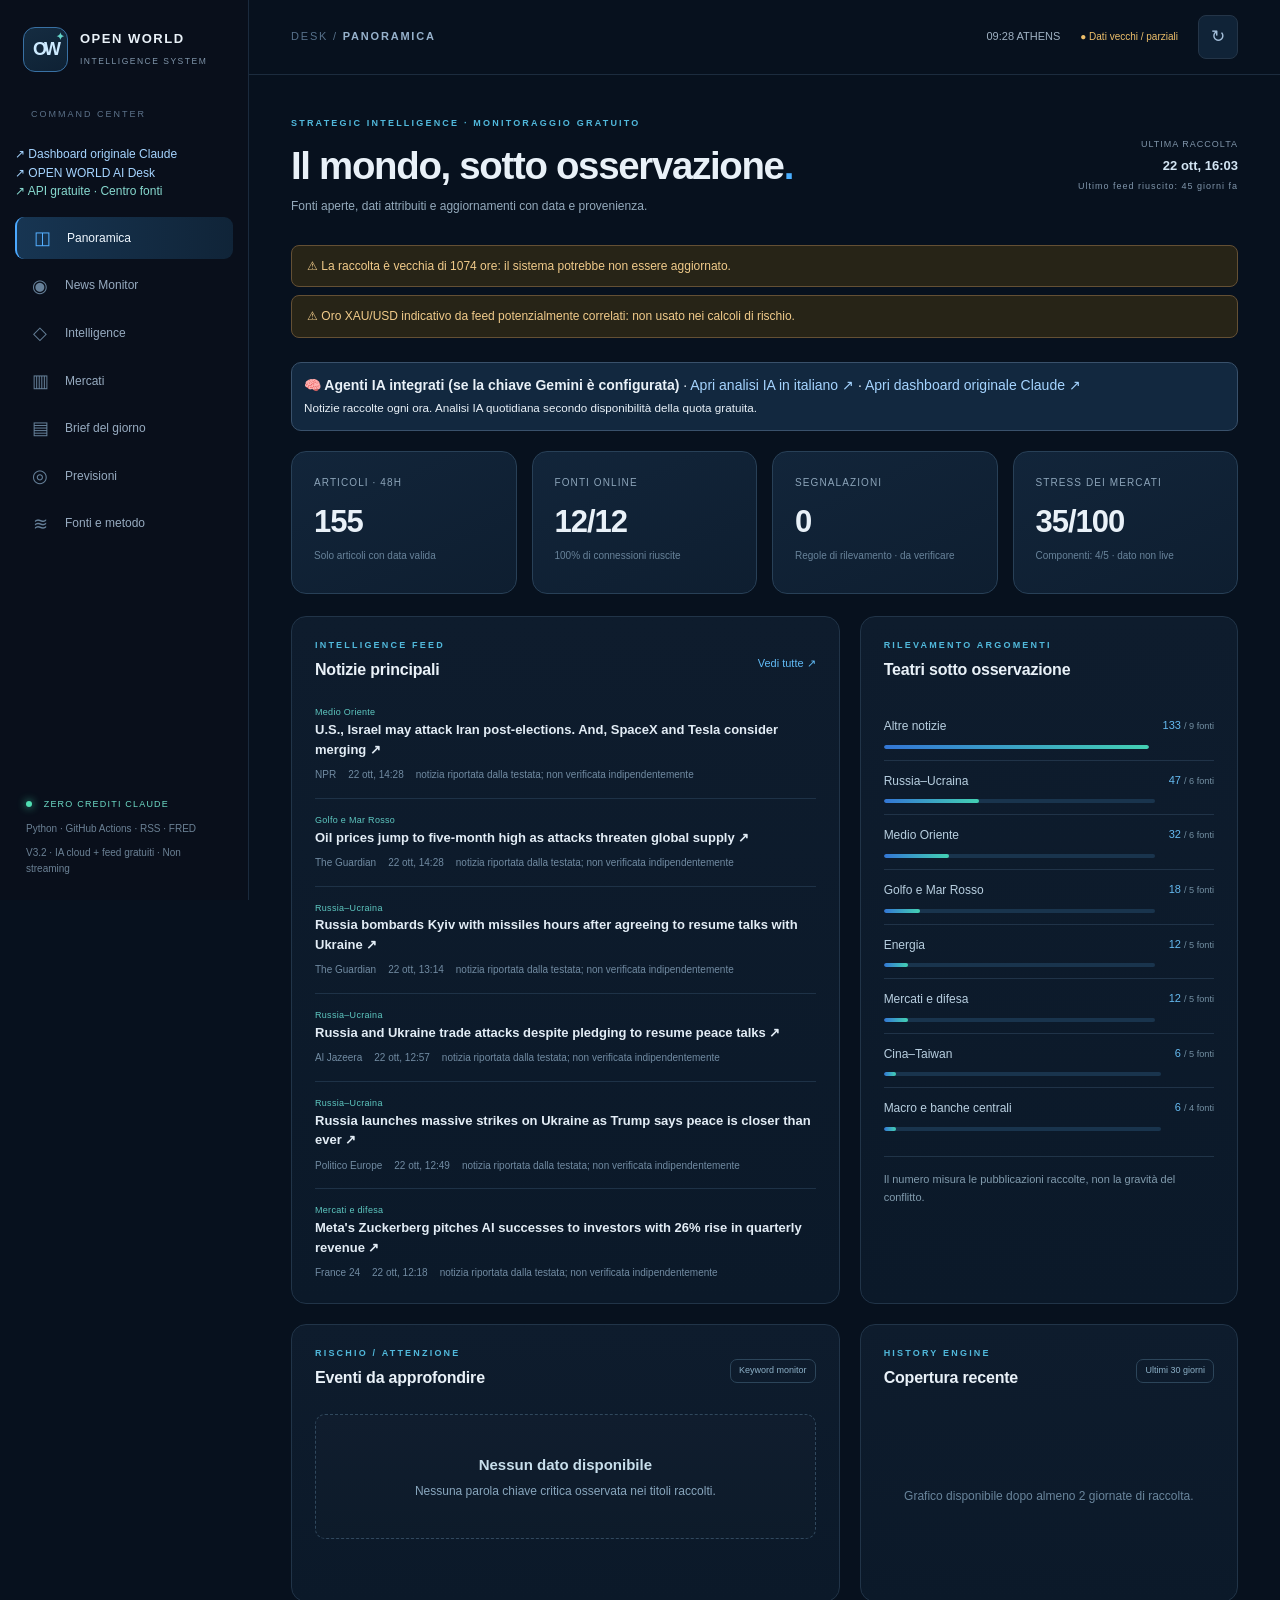
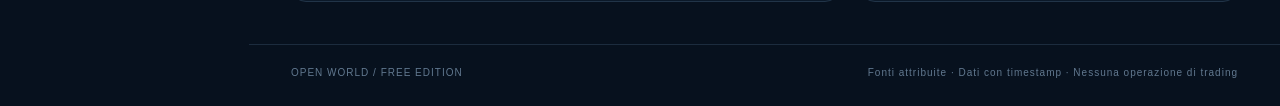
==== commit 680ef4fa: "Aggiungi accesso rapido Centro fonti gratuite dalla dashboard" ====
--- a/site/index.html
+++ b/site/index.html
@@ -10,7 +10,7 @@
 <div class="app-shell">
   <aside class="sidebar">
     <div class="brand"><div class="brand-mark">OW<span>✦</span></div><div><strong>OPEN WORLD</strong><small>INTELLIGENCE SYSTEM</small></div></div>
-    <div class="side-caption">COMMAND CENTER</div><p style="margin:7px 0 16px;font-size:12px"><a style="color:#a5d4ff" href="./original/">↗ Dashboard originale Claude</a><br><a style="color:#a5d4ff" href="./ai/">↗ OPEN WORLD AI Desk</a></p>
+    <div class="side-caption">COMMAND CENTER</div><p style="margin:7px 0 16px;font-size:12px"><a style="color:#a5d4ff" href="./original/">↗ Dashboard originale Claude</a><br><a style="color:#a5d4ff" href="./ai/">↗ OPEN WORLD AI Desk</a><br><a style="color:#87d9cf" href="./sources/">↗ API gratuite · Centro fonti</a></p>
     <nav id="navigation" aria-label="Navigazione principale">
       <button class="nav-item active" data-page="overview"><span>◫</span> Panoramica</button>
       <button class="nav-item" data-page="news"><span>◉</span> News Monitor</button>
@@ -20,7 +20,7 @@
       <button class="nav-item" data-page="forecasts"><span>◎</span> Previsioni</button>
       <button class="nav-item" data-page="method"><span>≋</span> Fonti e metodo</button>
     </nav>
-    <div class="side-bottom"><span class="tiny-pill"><span class="pulsedot"></span> ZERO CREDITI CLAUDE</span><small>Python · GitHub Actions · RSS · FRED</small><small>V3.0 · IA cloud opzionale · Non streaming</small></div>
+    <div class="side-bottom"><span class="tiny-pill"><span class="pulsedot"></span> ZERO CREDITI CLAUDE</span><small>Python · GitHub Actions · RSS · FRED</small><small>V3.2 · IA cloud + feed gratuiti · Non streaming</small></div>
   </aside>
   <main class="main">
     <header class="topbar"><div class="crumb">DESK / <strong id="crumbName">PANORAMICA</strong></div><div class="top-right"><span id="athensClock" class="clock"></span><span id="runStatus" class="status-indicator">● Non avviato</span><button class="icon-btn" id="manualRefresh" title="Ricarica dati già pubblicati">↻</button></div></header>
